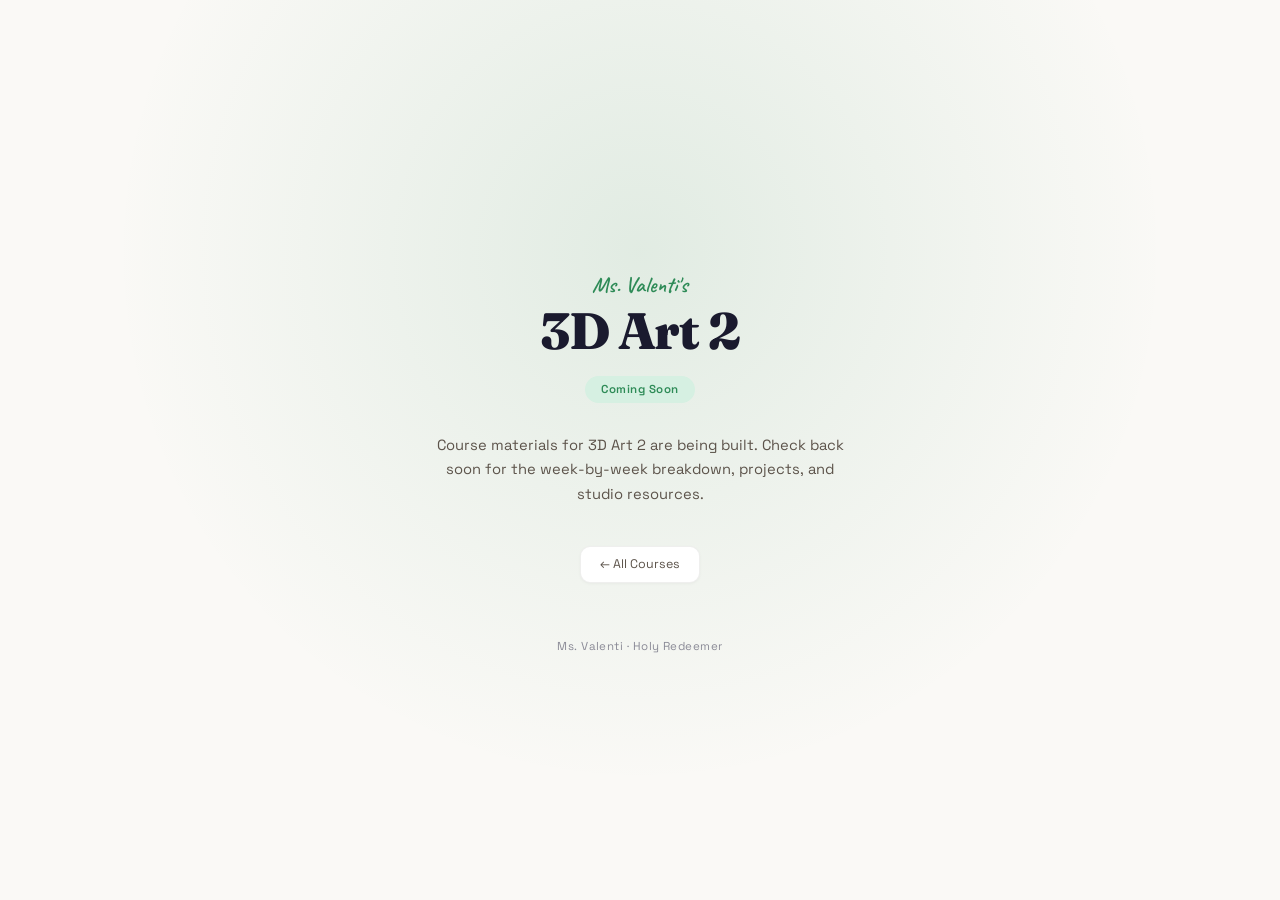
==== 3d-art-2/index.html @ 7fcce96c "Add sketchbook home page: scope & sequence and links Rebuild the top-level index.html in the sketchb" ====
<!DOCTYPE html>
<html lang="en">
<head>
<meta charset="utf-8">
<meta name="viewport" content="width=device-width, initial-scale=1">
<title>3D Art 2 — Ms. Valenti</title>

<link rel="preconnect" href="https://fonts.googleapis.com">
<link rel="preconnect" href="https://fonts.gstatic.com" crossorigin>
<link href="https://fonts.googleapis.com/css2?family=Fraunces:ital,opsz,wght@0,9..144,400;0,9..144,600;0,9..144,800&family=Caveat:wght@500;600;700&family=Space+Grotesk:wght@400;600&display=swap" rel="stylesheet">

<style>
  :root {
    --bg: #FAF9F6;
    --surface: #FFFFFF;
    --text: #1A1A2E;
    --text-light: #8A8A96;
    --border: rgba(60, 50, 40, 0.08);

    --accent: #2E8B57;
    --accent-light: #D6F0E2;
    --accent-glow: rgba(46, 139, 87, 0.12);

    --transition: 0.3s cubic-bezier(0.25, 0.46, 0.45, 0.94);
  }

  * { margin: 0; padding: 0; box-sizing: border-box; }

  body {
    background:
      radial-gradient(ellipse at 50% 28%, var(--accent-glow) 0%, transparent 58%),
      var(--bg);
    color: var(--text);
    font-family: 'Space Grotesk', system-ui, sans-serif;
    min-height: 100vh;
    display: flex;
    flex-direction: column;
    align-items: center;
    justify-content: center;
    text-align: center;
    padding: 4rem 1.5rem 2.5rem;
  }

  .eyebrow {
    font-family: 'Caveat', cursive;
    font-size: 22px;
    font-weight: 600;
    color: var(--accent);
    margin-bottom: 0.25rem;
  }

  h1 {
    font-family: 'Fraunces', Georgia, serif;
    font-weight: 800;
    font-size: clamp(2.2rem, 6vw, 3.2rem);
    line-height: 1.08;
    letter-spacing: -0.02em;
    margin-bottom: 1.1rem;
  }

  .badge {
    display: inline-block;
    padding: 0.4rem 1.05rem;
    border-radius: 100px;
    background: var(--accent-light);
    color: var(--accent);
    font-size: 0.72rem;
    font-weight: 600;
    letter-spacing: 0.04em;
    margin-bottom: 1.9rem;
  }

  p {
    font-size: 0.92rem;
    color: #5c534a;
    line-height: 1.65;
    max-width: 26rem;
    margin: 0 auto 2.5rem;
  }

  a.back {
    display: inline-block;
    padding: 0.6rem 1.2rem;
    border-radius: 10px;
    background: var(--surface);
    border: 1px solid var(--border);
    color: #5c534a;
    font-size: 0.78rem;
    text-decoration: none;
    box-shadow: 0 1px 3px rgba(0, 0, 0, 0.04);
    transition: border-color var(--transition), transform var(--transition);
  }

  a.back:hover { border-color: var(--accent); transform: translateY(-1px); }

  footer {
    margin-top: 3.5rem;
    font-size: 0.72rem;
    color: var(--text-light);
    letter-spacing: 0.04em;
  }
</style>
</head>
<body>

<div class="eyebrow">Ms. Valenti's</div>
<h1>3D Art 2</h1>
<div class="badge">Coming Soon</div>
<p>Course materials for 3D Art 2 are being built. Check back soon for the week-by-week breakdown, projects, and studio resources.</p>

<a class="back" href="../">← All Courses</a>

<footer>Ms. Valenti · Holy Redeemer</footer>

</body>
</html>
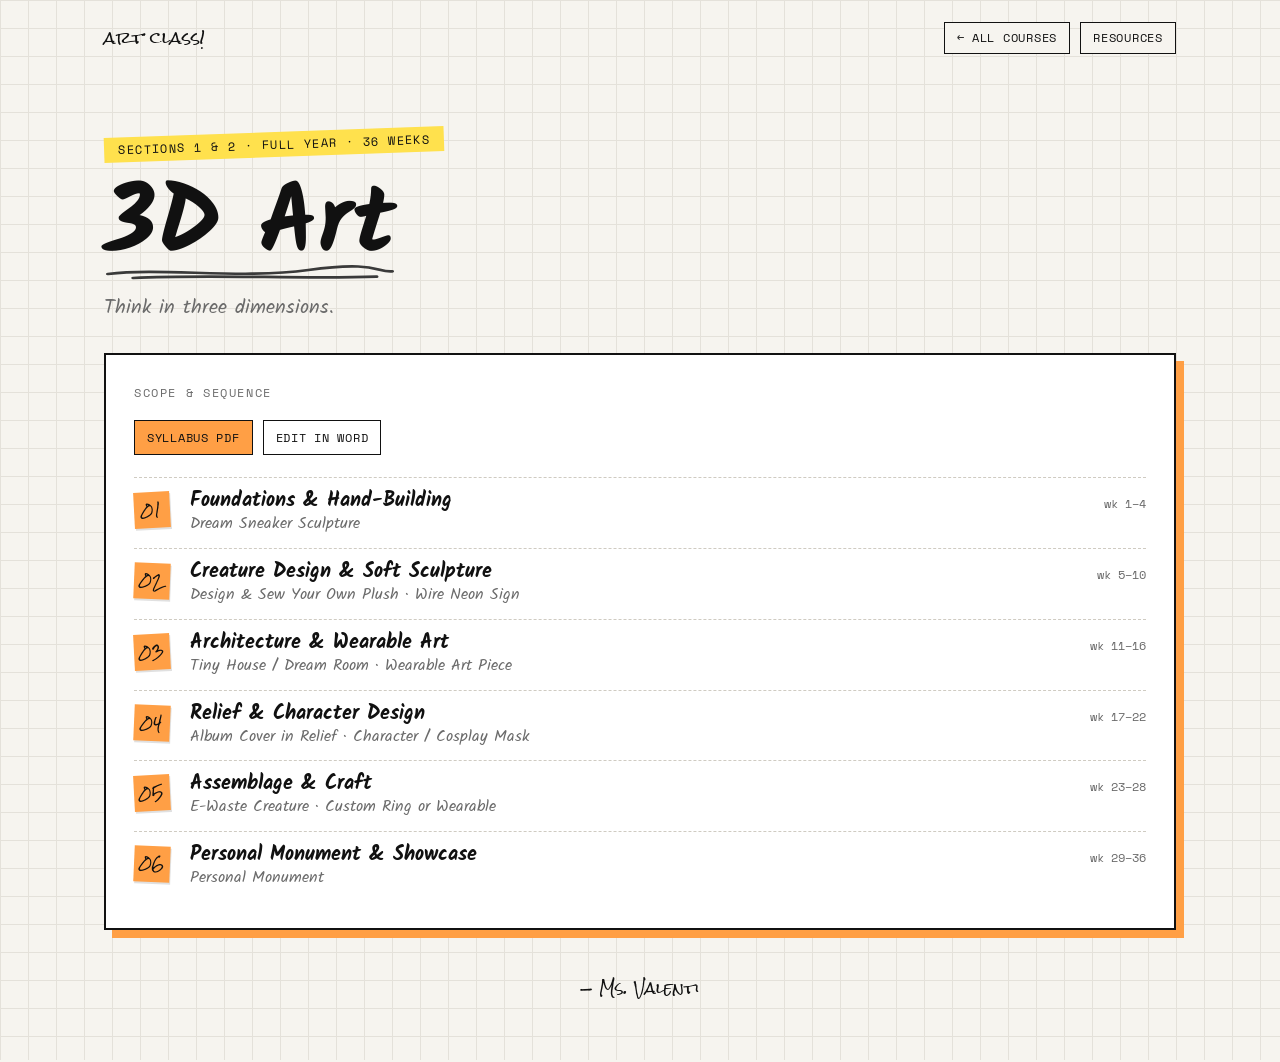
==== commit 93a45f3f: "Restructure to three courses and add the Sketchbook design system The six "courses" were really thre" ====
--- a/3d-art-2/index.html
+++ b/3d-art-2/index.html
@@ -1,116 +1,20 @@
 <!DOCTYPE html>
 <html lang="en">
 <head>
-<meta charset="utf-8">
-<meta name="viewport" content="width=device-width, initial-scale=1">
-<title>3D Art 2 — Ms. Valenti</title>
-
+<meta charset="UTF-8">
+<meta name="viewport" content="width=device-width, initial-scale=1.0">
+<meta http-equiv="refresh" content="0; url=../3d-art/index.html">
+<link rel="canonical" href="../3d-art/index.html">
+<title>Moved — 3D Art</title>
 <link rel="preconnect" href="https://fonts.googleapis.com">
 <link rel="preconnect" href="https://fonts.gstatic.com" crossorigin>
-<link href="https://fonts.googleapis.com/css2?family=Fraunces:ital,opsz,wght@0,9..144,400;0,9..144,600;0,9..144,800&family=Caveat:wght@500;600;700&family=Space+Grotesk:wght@400;600&display=swap" rel="stylesheet">
-
-<style>
-  :root {
-    --bg: #FAF9F6;
-    --surface: #FFFFFF;
-    --text: #1A1A2E;
-    --text-light: #8A8A96;
-    --border: rgba(60, 50, 40, 0.08);
-
-    --accent: #2E8B57;
-    --accent-light: #D6F0E2;
-    --accent-glow: rgba(46, 139, 87, 0.12);
-
-    --transition: 0.3s cubic-bezier(0.25, 0.46, 0.45, 0.94);
-  }
-
-  * { margin: 0; padding: 0; box-sizing: border-box; }
-
-  body {
-    background:
-      radial-gradient(ellipse at 50% 28%, var(--accent-glow) 0%, transparent 58%),
-      var(--bg);
-    color: var(--text);
-    font-family: 'Space Grotesk', system-ui, sans-serif;
-    min-height: 100vh;
-    display: flex;
-    flex-direction: column;
-    align-items: center;
-    justify-content: center;
-    text-align: center;
-    padding: 4rem 1.5rem 2.5rem;
-  }
-
-  .eyebrow {
-    font-family: 'Caveat', cursive;
-    font-size: 22px;
-    font-weight: 600;
-    color: var(--accent);
-    margin-bottom: 0.25rem;
-  }
-
-  h1 {
-    font-family: 'Fraunces', Georgia, serif;
-    font-weight: 800;
-    font-size: clamp(2.2rem, 6vw, 3.2rem);
-    line-height: 1.08;
-    letter-spacing: -0.02em;
-    margin-bottom: 1.1rem;
-  }
-
-  .badge {
-    display: inline-block;
-    padding: 0.4rem 1.05rem;
-    border-radius: 100px;
-    background: var(--accent-light);
-    color: var(--accent);
-    font-size: 0.72rem;
-    font-weight: 600;
-    letter-spacing: 0.04em;
-    margin-bottom: 1.9rem;
-  }
-
-  p {
-    font-size: 0.92rem;
-    color: #5c534a;
-    line-height: 1.65;
-    max-width: 26rem;
-    margin: 0 auto 2.5rem;
-  }
-
-  a.back {
-    display: inline-block;
-    padding: 0.6rem 1.2rem;
-    border-radius: 10px;
-    background: var(--surface);
-    border: 1px solid var(--border);
-    color: #5c534a;
-    font-size: 0.78rem;
-    text-decoration: none;
-    box-shadow: 0 1px 3px rgba(0, 0, 0, 0.04);
-    transition: border-color var(--transition), transform var(--transition);
-  }
-
-  a.back:hover { border-color: var(--accent); transform: translateY(-1px); }
-
-  footer {
-    margin-top: 3.5rem;
-    font-size: 0.72rem;
-    color: var(--text-light);
-    letter-spacing: 0.04em;
-  }
-</style>
+<link href="https://fonts.googleapis.com/css2?family=Kalam:wght@400;700&family=Space+Mono&family=Rock+Salt&display=swap" rel="stylesheet">
+<link rel="stylesheet" href="../sketchbook.css">
 </head>
-<body>
-
-<div class="eyebrow">Ms. Valenti's</div>
-<h1>3D Art 2</h1>
-<div class="badge">Coming Soon</div>
-<p>Course materials for 3D Art 2 are being built. Check back soon for the week-by-week breakdown, projects, and studio resources.</p>
-
-<a class="back" href="../">← All Courses</a>
-
-<footer>Ms. Valenti · Holy Redeemer</footer>
-
+<body class="c-orange redirect">
+<div class="eyebrow" style="font-family:'Rock Salt',cursive">this page moved</div>
+<h1 style="font-weight:700;font-size:2rem">3D Art</h1>
+<p>Sections 1 &amp; 2 are the same class, so they now share one page. Taking you there…</p>
+<a class="back" href="../3d-art/index.html">Go to 3D Art →</a>
 </body>
 </html>
--- a/sketchbook.css
+++ b/sketchbook.css
@@ -0,0 +1,294 @@
+/* ══════════════════════════════════════════════════════════════
+   SKETCHBOOK — shared design system for the whole artclass site
+   Linked from every page. Fonts are loaded per page from Google:
+   Kalam 400/700 · Rock Salt · Space Mono
+   ══════════════════════════════════════════════════════════════ */
+
+:root {
+  --ink:    #111111;   /* text, borders, doodles        */
+  --char:   #3A3A3A;   /* doodle underlines, 2nd marks  */
+  --ink2:   #6B6B6B;   /* supporting text               */
+  --paper:  #F6F4EF;   /* page background               */
+  --grid:   #E4E1DA;   /* graph paper rule              */
+  --white:  #FFFFFF;   /* cards                         */
+  --warm:   #ECE9E2;   /* alternate cards               */
+  --pink:   #FF6FAE;   /* pop — drawing / painting      */
+  --yellow: #FFE14D;   /* pop — name-strip tape (global) */
+  --orange: #FF9F45;   /* pop — 3D Art                   */
+  --gold:   #F5C518;   /* pop — Honors 3D Art            */
+  --dash:   #CFCBC2;   /* dashed dividers               */
+
+  --accent: var(--pink);          /* per-page course colour */
+  --hand:   'Kalam', cursive;
+  --scrawl: 'Rock Salt', cursive;
+  --label:  'Space Mono', monospace;
+}
+
+.c-pink   { --accent: var(--pink); }
+.c-orange { --accent: var(--orange); }
+.c-honors { --accent: var(--gold); }
+
+* { margin:0; padding:0; box-sizing:border-box; }
+html { scroll-behavior:smooth; }
+a { color:inherit; }
+img, svg { max-width:100%; }
+
+body {
+  font-family:var(--hand); color:var(--ink); font-size:18px; line-height:1.45;
+  overflow-x:hidden; background-color:var(--paper);
+  background-image:
+    linear-gradient(var(--grid) 1px, transparent 1px),
+    linear-gradient(90deg, var(--grid) 1px, transparent 1px);
+  background-size:28px 28px;
+  -webkit-font-smoothing:antialiased;
+}
+
+.wrap { max-width:1120px; margin:0 auto; padding:0 24px; }
+.mono { font-family:var(--label); }
+
+/* ── Hand-drawn doodle overlays ── */
+svg.dd { position:absolute; pointer-events:none; overflow:visible; max-width:none; }
+svg.dd path { fill:none; stroke-linecap:round; stroke-linejoin:round; }
+
+/* ══ NAV ══════════════════════════════════════════════════════ */
+nav { padding:22px 0; }
+nav .wrap { display:flex; justify-content:space-between; align-items:center; flex-wrap:wrap; gap:12px; }
+.brand { font-family:var(--scrawl); font-size:1rem; text-decoration:none; }
+nav ul { list-style:none; display:flex; gap:10px; flex-wrap:wrap; }
+.tab, .site-nav a, .top-nav a, .bottom-nav a {
+  font-family:var(--label); font-size:.78rem; text-transform:uppercase; letter-spacing:.06em;
+  text-decoration:none; padding:6px 12px; border:1.5px solid var(--ink); background:var(--paper);
+  display:inline-block;
+}
+.tab:hover, .site-nav a:hover, .top-nav a:hover, .bottom-nav a:hover { background:var(--ink); color:var(--paper); }
+.site-nav a.active { background:var(--accent); }
+
+/* Course-page header */
+.site-header { padding:22px 0; max-width:1120px; margin:0 auto; padding-left:24px; padding-right:24px;
+  display:flex; justify-content:space-between; align-items:center; flex-wrap:wrap; gap:12px; }
+.site-header .logo { font-family:var(--scrawl); font-size:1rem; text-decoration:none; }
+.site-header .logo span { display:inline; }
+.site-nav { list-style:none; display:flex; gap:10px; flex-wrap:wrap; }
+
+/* Week-page nav strips */
+.top-nav, .bottom-nav { max-width:1120px; margin:0 auto; padding:22px 24px;
+  display:flex; justify-content:space-between; align-items:center; flex-wrap:wrap; gap:12px; }
+.page-label, .next-label { font-family:var(--label); font-size:.72rem; text-transform:uppercase;
+  letter-spacing:.14em; color:var(--ink2); }
+
+/* ══ HERO ═════════════════════════════════════════════════════ */
+.hero { padding:56px 0 30px; position:relative; }
+.tape, .hero-eyebrow, .phase-tag {
+  display:inline-block; background:var(--yellow); color:var(--ink); padding:4px 14px;
+  transform:rotate(-2deg); font-family:var(--label); font-size:.75rem;
+  letter-spacing:.12em; text-transform:uppercase;
+}
+.hero h1, .hero-content h1 {
+  font-weight:700; font-size:clamp(3rem,8vw,6rem); line-height:.98; margin-top:22px; max-width:860px;
+}
+.hero h1 em, .hero-content h1 em { font-style:normal; color:var(--ink); position:relative; display:inline-block; }
+.hero p, .hero-content p, .subtitle { margin-top:20px; font-size:1.25rem; max-width:620px; color:var(--ink2); }
+.hero .note { position:absolute; right:30px; top:70px; font-family:var(--scrawl); font-size:.95rem;
+  color:var(--char); transform:rotate(6deg); width:200px; text-align:center; }
+.hero .note svg.dd { position:static; display:block; margin:6px auto 0; width:80px; height:60px; }
+.hero-content { max-width:1120px; margin:0 auto; padding:0 24px; }
+
+/* ══ TRACKS (home page) ═══════════════════════════════════════ */
+.track { padding:34px 0 10px; }
+.track .kicker { font-family:var(--label); font-size:.72rem; letter-spacing:.14em;
+  text-transform:uppercase; color:var(--ink2); }
+.track > h2 { font-weight:700; font-size:2.2rem; line-height:1; display:inline-block;
+  position:relative; margin:6px 0 26px; }
+.courses { display:grid; grid-template-columns:repeat(auto-fit,minmax(min(460px,100%),1fr));
+  gap:40px; align-items:start; }
+
+/* ══ COURSE CARD ══════════════════════════════════════════════ */
+.page { background:var(--white); border:2px solid var(--ink); padding:30px 28px 26px;
+  position:relative; box-shadow:8px 8px 0 var(--accent); }
+.page.soon { border-style:dashed; }
+.page .tag, .unit-range, .detail-label, .img-label, .video-label, .phase-label {
+  font-family:var(--label); font-size:.72rem; letter-spacing:.14em;
+  text-transform:uppercase; color:var(--ink2); }
+.page h2 { font-weight:700; font-size:2.6rem; line-height:1; margin:8px 0 6px;
+  position:relative; display:inline-block; }
+.page .sub { color:var(--ink2); }
+.soonnote { border-top:1.5px dashed var(--dash); margin-top:4px; padding:18px 0 6px;
+  color:var(--ink2); font-size:1rem; }
+
+/* ── Buttons ── */
+.btns { display:flex; gap:10px; margin:18px 0 22px; flex-wrap:wrap; }
+.btns a, .back {
+  font-family:var(--label); font-size:.75rem; text-transform:uppercase; letter-spacing:.06em;
+  text-decoration:none; padding:8px 12px; border:1.5px solid var(--ink);
+  background:var(--white); color:var(--ink); display:inline-block;
+}
+.btns a.pop { background:var(--accent); color:var(--ink); border-color:var(--ink); }
+.btns a:hover, .back:hover { background:var(--ink); color:var(--paper); }
+
+/* ── Scrawled link ── */
+.hub, .video-ref {
+  display:block; margin-top:20px; text-decoration:none; font-family:var(--scrawl);
+  font-size:.95rem; color:var(--ink); width:fit-content;
+  border-bottom:4px solid var(--accent); padding-bottom:2px;
+}
+
+/* ══ UNIT ROWS ════════════════════════════════════════════════ */
+.units { list-style:none; }
+.units li { display:grid; grid-template-columns:44px 1fr auto; gap:4px 12px;
+  padding:12px 0; border-top:1.5px dashed var(--dash); }
+.units .n, .unit-num, .step-num, .week-big, .big-label {
+  font-family:var(--scrawl); color:var(--ink); width:36px; height:36px; display:grid;
+  place-items:center; font-size:.85rem; margin-top:2px; transform:rotate(-3deg);
+  box-shadow:1px 2px 0 rgba(0,0,0,.12); background:var(--accent); flex:none;
+}
+.units li:nth-child(even) .n,
+.step-cards > *:nth-child(even) .step-num { transform:rotate(2.5deg); }
+.units h3, .unit-title, .card-title, .step-text b { font-weight:700; font-size:1.25rem; line-height:1.15; }
+.units .p, .card-desc, .step-text, .phase-content p, .hero-desc { font-size:.98rem; color:var(--ink2); }
+.units .wk { font-family:var(--label); font-size:.72rem; color:var(--ink2);
+  white-space:nowrap; padding-top:6px; }
+
+/* ══ COURSE OVERVIEW (week grid) ══════════════════════════════ */
+.unit-section { max-width:1120px; margin:0 auto; padding:34px 24px 10px; }
+.unit-header { display:flex; align-items:center; gap:14px; margin-bottom:22px; }
+.unit-info { display:flex; flex-direction:column; gap:2px; }
+.weeks-grid { display:grid; grid-template-columns:repeat(auto-fill,minmax(min(260px,100%),1fr)); gap:28px; }
+.week-card { display:block; text-decoration:none; background:var(--white);
+  border:2px solid var(--ink); box-shadow:8px 8px 0 var(--accent); }
+a.week-card:hover { box-shadow:4px 4px 0 var(--accent); }
+.card-image, .img-placeholder, .hero-image, .phase-image, .video-wrapper, .video-embed {
+  background:var(--warm); border-bottom:2px solid var(--ink); min-height:150px;
+  display:flex; flex-direction:column; align-items:center; justify-content:center; gap:8px;
+  position:relative; }
+.placeholder { display:flex; flex-direction:column; align-items:center; gap:8px; }
+.placeholder-text, .placeholder-msg { font-family:var(--label); font-size:.68rem;
+  text-transform:uppercase; letter-spacing:.1em; color:var(--ink2); text-align:center; padding:0 10px; }
+.card-body { padding:20px 18px; }
+.card-tags, .tools-list { display:flex; flex-wrap:wrap; gap:6px; margin-top:12px; }
+.card-tags .tag, .tools-list .tool-chip { font-family:var(--label); font-size:.66rem;
+  text-transform:uppercase; letter-spacing:.06em; padding:4px 8px;
+  border:1.5px solid var(--ink); background:var(--white); }
+
+/* ══ ACCORDION ════════════════════════════════════════════════ */
+.accordion-item { border:2px solid var(--ink); background:var(--white); margin-bottom:14px; }
+.accordion-trigger { display:flex; justify-content:space-between; align-items:center; gap:12px;
+  width:100%; padding:16px 18px; background:none; border:0; cursor:pointer;
+  font-family:var(--hand); font-weight:700; font-size:1.1rem; text-align:left; color:var(--ink); }
+.accordion-content { padding:0 18px 18px; color:var(--ink2); font-size:.98rem; }
+.chevron { font-family:var(--label); font-size:.8rem; }
+
+/* ══ SPOTLIGHT ════════════════════════════════════════════════ */
+.spotlight { max-width:1120px; margin:0 auto; padding:34px 24px; }
+.spotlight-rail { display:grid; grid-template-columns:repeat(auto-fit,minmax(min(260px,100%),1fr)); gap:24px; }
+.spotlight-card { background:var(--white); border:2px solid var(--ink);
+  box-shadow:8px 8px 0 var(--accent); padding:22px 20px; }
+
+/* ══ WEEK LESSON PAGE ═════════════════════════════════════════ */
+.lesson-hero { max-width:1120px; margin:0 auto; padding:30px 24px;
+  display:grid; grid-template-columns:repeat(auto-fit,minmax(min(320px,100%),1fr)); gap:34px; align-items:start; }
+.phase { max-width:1120px; margin:0 auto; padding:30px 24px;
+  display:grid; grid-template-columns:repeat(auto-fit,minmax(min(320px,100%),1fr)); gap:34px; align-items:start; }
+.phase.reversed .phase-image { order:-1; }
+.step-cards { display:grid; gap:14px; margin-top:16px; }
+.step-card { display:flex; gap:14px; align-items:flex-start; background:var(--white);
+  border:2px solid var(--ink); padding:16px 16px; box-shadow:5px 5px 0 var(--accent); }
+.step-icon { font-size:1.3rem; }
+.detail-strip { max-width:1120px; margin:0 auto; padding:20px 24px;
+  display:grid; grid-template-columns:repeat(auto-fit,minmax(min(170px,100%),1fr)); gap:18px; }
+.detail-cell { background:var(--white); border:2px solid var(--ink); padding:16px 16px; }
+.detail-big { font-weight:700; font-size:1.5rem; line-height:1.1; margin-top:4px; }
+.video-text { color:var(--ink2); font-size:.98rem; }
+
+/* ══ RESOURCE STICKIES ════════════════════════════════════════ */
+.res { padding-top:40px; }
+.res h2 { font-weight:700; font-size:2.6rem; display:inline-block; position:relative; margin-bottom:24px; }
+.stickies { display:grid; grid-template-columns:repeat(auto-fit,minmax(min(230px,100%),1fr));
+  gap:24px; padding-bottom:40px; }
+.sticky { padding:22px 20px; min-height:170px; display:flex; flex-direction:column; gap:4px;
+  box-shadow:0 6px 14px rgba(0,0,0,.08); border:1.5px solid var(--char); background:var(--white); }
+.sticky:nth-child(even) { background:var(--warm); }
+.sticky:nth-child(4n+1) { transform:rotate(-1.5deg); }
+.sticky:nth-child(4n+2) { transform:rotate(1deg); }
+.sticky:nth-child(4n+3) { transform:rotate(-.6deg); }
+.sticky:nth-child(4n)   { transform:rotate(1.4deg); }
+.sticky b { font-size:1.25rem; line-height:1.15; }
+.sticky span { color:var(--ink2); font-size:.98rem; }
+.sticky .l { margin-top:auto; display:flex; gap:14px; }
+.sticky .l a { font-family:var(--label); font-size:.75rem; text-transform:uppercase; }
+
+/* ══ STUB "COMING SOON" PAGES ═════════════════════════════════ */
+.stub { min-height:100vh; display:flex; flex-direction:column; align-items:center;
+  justify-content:center; text-align:center; padding:4rem 1.5rem 2.5rem; }
+.stub .eyebrow { font-family:var(--scrawl); font-size:.95rem; color:var(--char); margin-bottom:14px; }
+.stub h1 { font-weight:700; font-size:clamp(2.4rem,7vw,3.6rem); line-height:1.02;
+  margin-bottom:16px; position:relative; display:inline-block; }
+.stub .badge { display:inline-block; background:var(--accent); color:var(--ink);
+  font-family:var(--label); font-size:.72rem; letter-spacing:.12em; text-transform:uppercase;
+  padding:5px 14px; transform:rotate(-2deg); margin-bottom:26px; }
+.stub p { color:var(--ink2); max-width:30rem; margin:0 auto 32px; }
+
+/* ══ CLASSROOM RULES ══════════════════════════════════════════ */
+.rules-container { max-width:1120px; margin:0 auto; padding:40px 24px 60px; }
+.rules-container .header { margin-bottom:34px; }
+.rules-container .header h1 { font-weight:700; font-size:clamp(2.4rem,6vw,3.4rem); line-height:1.02; }
+.rules-grid { display:grid; grid-template-columns:repeat(auto-fit,minmax(min(300px,100%),1fr)); gap:28px; }
+.rule-card { background:var(--white); border:2px solid var(--ink); padding:24px 22px;
+  box-shadow:8px 8px 0 var(--accent); }
+.rule-card h2 { font-weight:700; font-size:1.5rem; line-height:1.15; margin-bottom:10px;
+  display:flex; align-items:center; gap:10px; }
+.rule-content { color:var(--ink2); font-size:.98rem; }
+.rule-content p + p { margin-top:10px; }
+.emoji { font-size:1.4rem; }
+.checklist { display:grid; grid-template-columns:repeat(auto-fit,minmax(min(300px,100%),1fr));
+  gap:28px; margin-top:52px; }
+.checklist-section { background:var(--white); border:2px solid var(--ink); padding:24px 22px;
+  box-shadow:8px 8px 0 var(--accent); }
+.checklist-section h2, .checklist-section h3 { font-weight:700; font-size:1.4rem; margin-bottom:12px; }
+.checklist-item { display:flex; gap:10px; align-items:flex-start; padding:9px 0;
+  border-top:1.5px dashed var(--dash); color:var(--ink2); font-size:.98rem; }
+.checklist-section > .checklist-item:first-of-type { border-top:0; }
+
+/* ══ FOOTER ═══════════════════════════════════════════════════ */
+footer { text-align:center; padding:48px 0 60px; font-family:var(--scrawl); font-size:.95rem; }
+
+/* ══ PHONE ════════════════════════════════════════════════════ */
+@media (max-width:760px) {
+  .hero .note { display:none; }
+  .page, .week-card, .spotlight-card, .rule-card, .checklist-section { box-shadow:5px 5px 0 var(--accent); }
+  .page { padding:24px 20px; }
+  .page h2 { font-size:2.2rem; }
+  .track > h2 { font-size:1.9rem; }
+  .site-header, .top-nav, .bottom-nav { padding-top:16px; padding-bottom:16px; }
+}
+
+/* ── Course-colour aliases used by existing markup ── */
+.va { --accent: var(--pink); }    /* Visual Art / Foundations */
+.td { --accent: var(--orange); }  /* 3D Art                   */
+.hn { --accent: var(--gold); }    /* Honors 3D Art            */
+
+/* ══ HONORS MARKER ════════════════════════════════════════════ */
+.tape-honors {
+  display:inline-block; background:var(--ink); color:var(--paper);
+  font-family:var(--label); font-size:.68rem; letter-spacing:.18em;
+  text-transform:uppercase; padding:4px 14px; transform:rotate(-2deg);
+  margin-bottom:10px;
+}
+
+/* ══ "HONORS GOES DEEPER" — placeholder for Ms. Valenti ═══════ */
+.deeper {
+  grid-column:2 / -1; margin-top:9px; padding:9px 11px;
+  border:1.5px dashed var(--char); background:var(--warm);
+}
+.deeper .deeper-label {
+  display:block; font-family:var(--label); font-size:.62rem; letter-spacing:.14em;
+  text-transform:uppercase; color:var(--ink); margin-bottom:3px;
+}
+.deeper .todo { color:var(--ink2); font-size:.92rem; font-style:italic; }
+
+/* ══ REDIRECT SHIM ════════════════════════════════════════════ */
+.redirect { min-height:100vh; display:flex; flex-direction:column; align-items:center;
+  justify-content:center; text-align:center; padding:4rem 1.5rem; gap:16px; }
+.redirect p { color:var(--ink2); max-width:28rem; }
+
+/* Three-up course grid (home page) */
+.courses.three { grid-template-columns:repeat(auto-fit,minmax(min(300px,100%),1fr)); }
